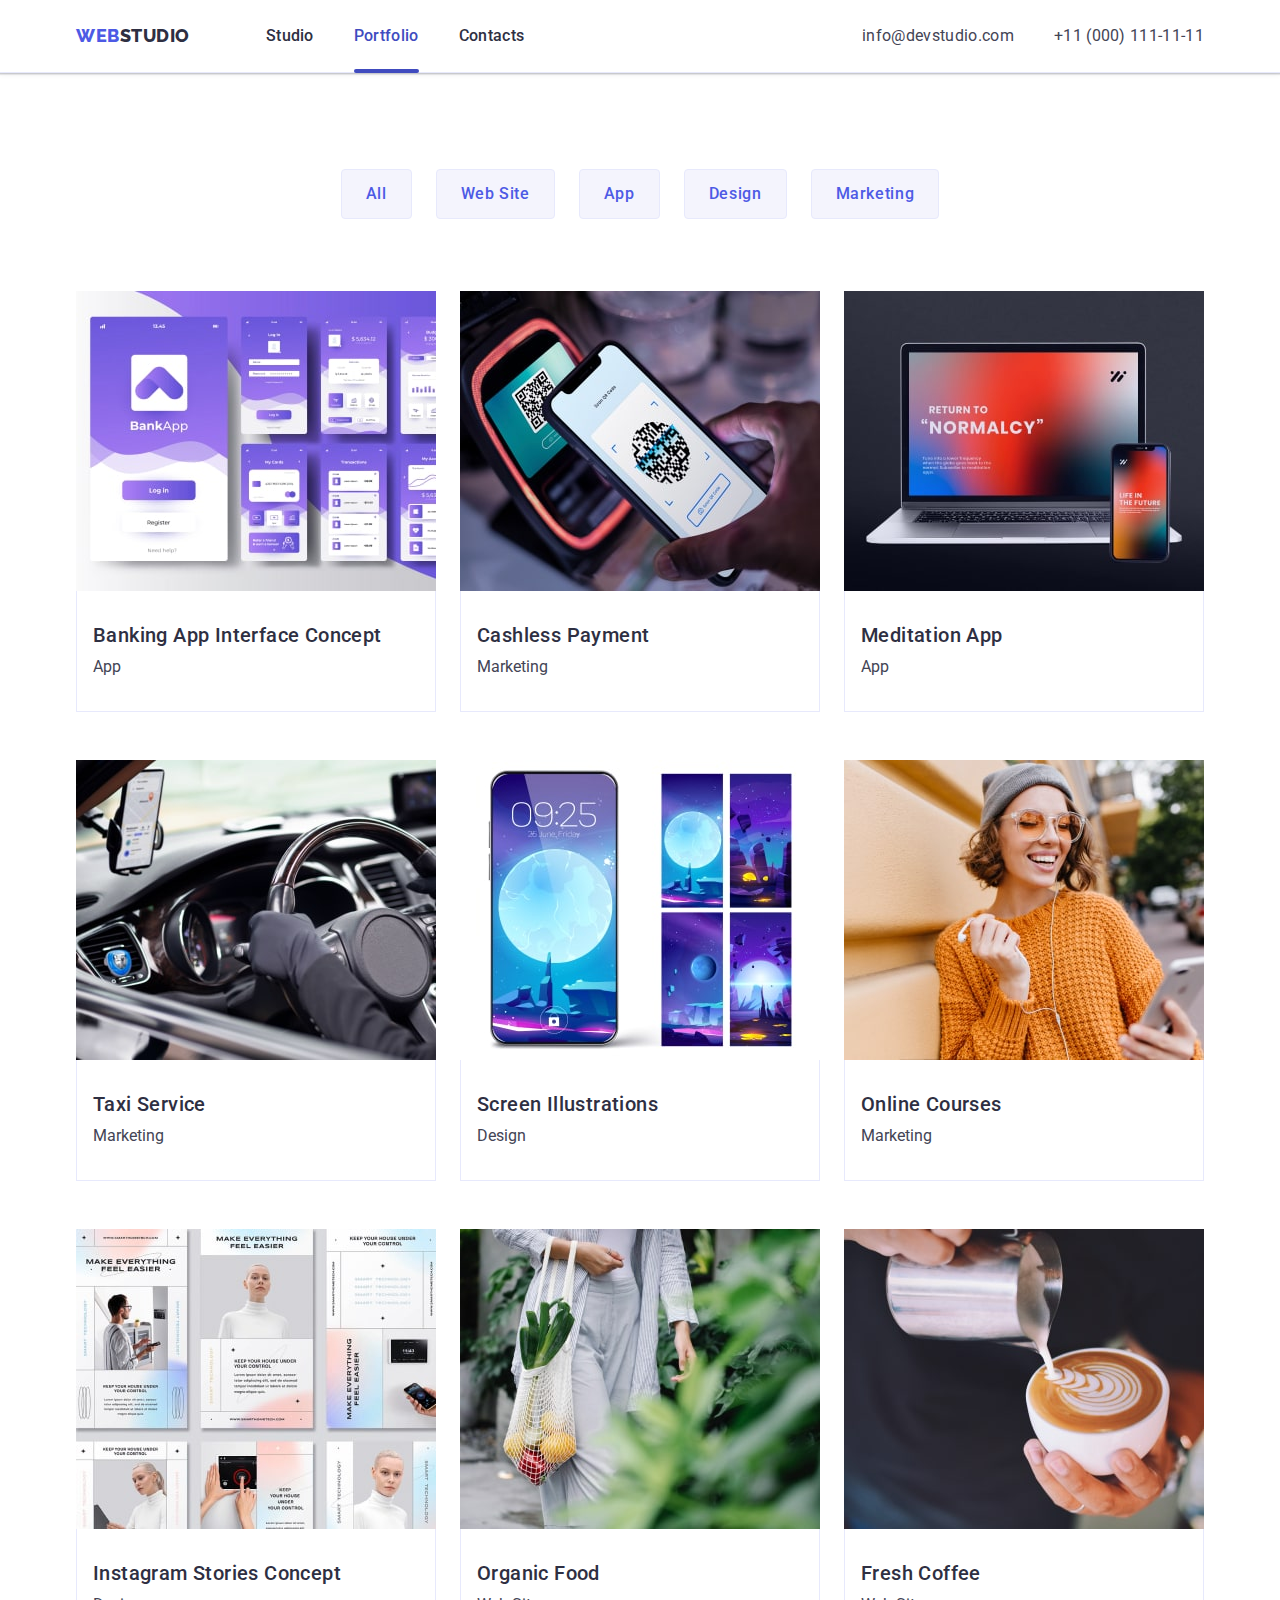
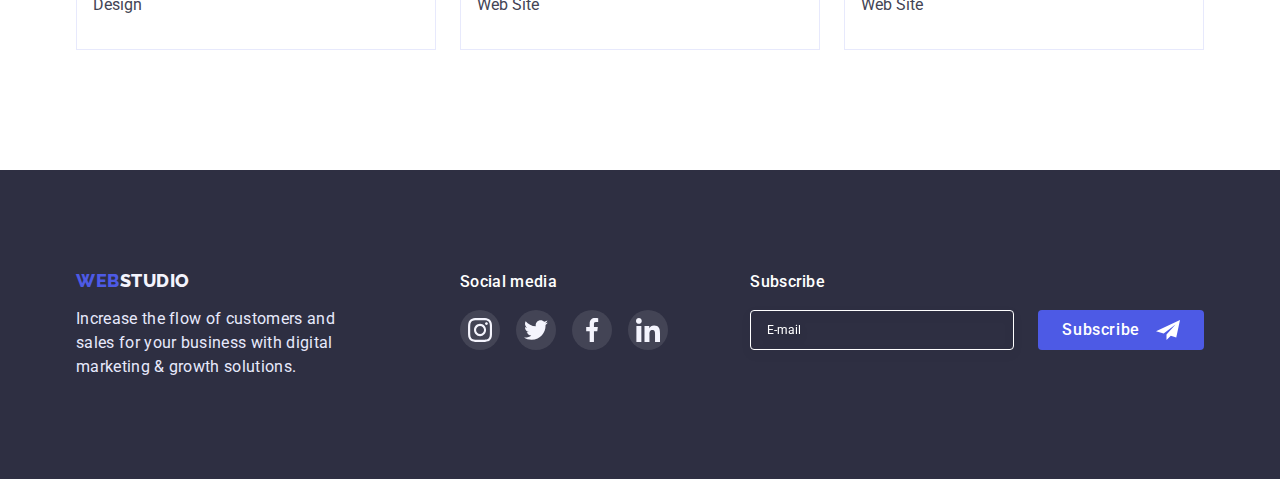
==== portfolio.html @ 7e41265f "Initial commit" ====
<!DOCTYPE html>
<html lang="en">

<head>
    <meta charset="UTF-8">
    <meta http-equiv="X-UA-Compatible" content="IE=edge">
    <meta name="viewport" content="width=device-width, initial-scale=1.0">

    <title>WebStudio</title>

    <link rel="stylesheet"
        href="https://cdnjs.cloudflare.com/ajax/libs/modern-normalize/1.1.0/modern-normalize.min.css">

    <link rel="preconnect" href="https://fonts.googleapis.com">
    <link rel="preconnect" href="https://fonts.gstatic.com" crossorigin>
    <link
        href="https://fonts.googleapis.com/css2?family=Raleway:wght@800&family=Roboto:wght@400;500;700;900&display=swap"
        rel="stylesheet">

    <link rel="stylesheet" href="./css/styles.css">

</head>

<body>

    <header>
        <div class="container page-header">
            <nav class="site-nav">
                <a class="logo link" href="./index.html">
                    <span class="logo-accent">Web</span>Studio</a>

                <ul class="site-nav-list list">
                    <li class="site-nav-item">
                        <a class="site-nav-link link" href="./index.html">Studio</a>
                    </li>
                    <li class="site-nav-item">
                        <a class="site-nav-link link active" href="./portfolio.html">Portfolio</a>
                    </li>
                    <li class="site-nav-item">
                        <a class="site-nav-link link" href="">Contacts</a>
                    </li>
                </ul>
            </nav>

            <address>
                <ul class="contacts-list list">
                    <li class="contacts-list-item">
                        <a class="link" href="mailto:info@devstudio.com">info@devstudio.com</a>
                    </li>
                    <li class="contacts-list-item">
                        <a class="link" href="tel:+110001111111">+11 (000) 111-11-11</a>
                    </li>
                </ul>
            </address>
        </div>
    </header>

    <main>
        <section class="portfolio">
            <div class="container">
                <h1 class="visually-hidden">Portfolio</h1>
                <!-- Filter -->
                <ul class="filter list">
                    <li class="filter-item"><button type="button" class="filter-btn">All</button></li>
                    <li class="filter-item"><button type="button" class="filter-btn">Web site</button></li>
                    <li class="filter-item"><button type="button" class="filter-btn">App</button></li>
                    <li class="filter-item"><button type="button" class="filter-btn">Design</button></li>
                    <li class="filter-item"><button type="button" class="filter-btn">Marketing</button></li>
                </ul>

                <!-- Portfolio -->
                <ul class="portfolio-list list">
                    <li class="project">
                        <a class="project-link link" href="">
                            <div class="img-wrap">
                                <img src="./images/portfolio/img1.jpg" alt="App interface" width="360">
                                <p class="img-text-overlay">14 Stylish and User-Friendly App Design Concepts · Task
                                    Manager App ·
                                    Calorie Tracker
                                    App · Exotic Fruit Ecommerce App ·
                                    Cloud Storage App</p>
                            </div>
                            <div class="project-content">
                                <h2 class="subtitle">Banking app interface concept</h2>
                                <p class="description">App</p>
                            </div>
                        </a>
                    </li>
                    <li class="project">
                        <a class="project-link link" href="">
                            <div class="img-wrap">
                                <img src="./images/portfolio/img2.jpg" alt="Cashless payment" width="360">
                                <p class="img-text-overlay">14 Stylish and User-Friendly App Design Concepts · Task
                                    Manager App ·
                                    Calorie Tracker
                                    App · Exotic Fruit Ecommerce App ·
                                    Cloud Storage App</p>
                            </div>
                            <div class="project-content">
                                <h2 class="subtitle">Cashless payment</h2>
                                <p class="description">Marketing</p>
                            </div>

                        </a>
                    </li>
                    <li class="project">
                        <a class="project-link link" href="">
                            <div class="img-wrap">
                                <img src="./images/portfolio/img3.jpg" alt="Meditation app" width="360">
                                <p class="img-text-overlay">14 Stylish and User-Friendly App Design Concepts · Task
                                    Manager App ·
                                    Calorie Tracker
                                    App · Exotic Fruit Ecommerce App ·
                                    Cloud Storage App</p>
                            </div>
                            <div class="project-content">
                                <h2 class="subtitle">Meditation App</h2>
                                <p class="description">App</p>
                            </div>
                        </a>
                    </li>
                    <li class="project">
                        <a class="project-link link" href="">
                            <div class="img-wrap">
                                <img src="./images/portfolio/img4.jpg" alt="Taxi service" width="360">
                                <p class="img-text-overlay">14 Stylish and User-Friendly App Design Concepts · Task
                                    Manager App ·
                                    Calorie Tracker
                                    App · Exotic Fruit Ecommerce App ·
                                    Cloud Storage App</p>
                            </div>
                            <div class="project-content">
                                <h2 class="subtitle">Taxi service</h2>
                                <p class="description">Marketing</p>
                            </div>
                        </a>
                    </li>
                    <li class="project">
                        <a class="project-link link" href="">
                            <div class="img-wrap">
                                <img src="./images/portfolio/img5.jpg" alt="Screen illustrations" width="360">
                                <p class="img-text-overlay">14 Stylish and User-Friendly App Design Concepts · Task
                                    Manager App ·
                                    Calorie Tracker
                                    App · Exotic Fruit Ecommerce App ·
                                    Cloud Storage App</p>
                            </div>
                            <div class="project-content">
                                <h2 class="subtitle">Screen illustrations</h2>
                                <p class="description">Design</p>
                            </div>
                        </a>
                    </li>
                    <li class="project">
                        <a class="project-link link" href="">
                            <div class="img-wrap">
                                <img src="./images/portfolio/img6.jpg" alt="Online courses" width="360">
                                <p class="img-text-overlay">14 Stylish and User-Friendly App Design Concepts · Task
                                    Manager App ·
                                    Calorie Tracker
                                    App · Exotic Fruit Ecommerce App ·
                                    Cloud Storage App</p>
                            </div>
                            <div class="project-content">
                                <h2 class="subtitle">Online courses</h2>
                                <p class="description">Marketing</p>
                            </div>
                        </a>
                    </li>
                    <li class="project">
                        <a class="project-link link" href="">
                            <div class="img-wrap">
                                <img src="./images/portfolio/img7.jpg" alt="Instagram stories concept" width="360">
                                <p class="img-text-overlay">14 Stylish and User-Friendly App Design Concepts · Task
                                    Manager App ·
                                    Calorie Tracker
                                    App · Exotic Fruit Ecommerce App ·
                                    Cloud Storage App</p>
                            </div>
                            <div class="project-content">
                                <h2 class="subtitle">Instagram stories concept</h2>
                                <p class="description">Design</p>
                            </div>
                        </a>
                    </li>
                    <li class="project">
                        <a class="project-link link" href="">
                            <div class="img-wrap">
                                <img src="./images/portfolio/img8.jpg" alt="Organic food" width="360">
                                <p class="img-text-overlay">14 Stylish and User-Friendly App Design Concepts · Task
                                    Manager App ·
                                    Calorie Tracker
                                    App · Exotic Fruit Ecommerce App ·
                                    Cloud Storage App</p>
                            </div>
                            <div class="project-content">
                                <h2 class="subtitle">Organic food</h2>
                                <p class="description">Web site</p>
                            </div>
                        </a>
                    </li>
                    <li class="project">
                        <a class="project-link link" href="">
                            <div class="img-wrap">
                                <img src="./images/portfolio/img9.jpg" alt="Coffee" width="360">
                                <p class="img-text-overlay">14 Stylish and User-Friendly App Design Concepts · Task
                                    Manager App ·
                                    Calorie Tracker
                                    App · Exotic Fruit Ecommerce App ·
                                    Cloud Storage App</p>
                            </div>
                            <div class="project-content">
                                <h2 class="subtitle">Fresh coffee</h2>
                                <p class="description">Web site</p>
                            </div>
                        </a>
                    </li>
                </ul>
            </div>
        </section>
    </main>

    <footer>
        <div class="container footer-container">
            <div class="logo-slogan">
                <a href="./index.html" class="logo logo-footer link"><span class="logo-accent">Web</span>Studio</a>
                <p class="footer-text">Increase the flow of customers and sales for your business with digital marketing
                    &
                    growth solutions.</p>
            </div>
            <div class="social-media">
                <p class="social-media-subtitle subtitle">Social media</p>
                <ul class="footer-social-list list">
                    <li class="footer-social-item">
                        <a href="" class="footer-social-link link">
                            <svg class="social-icon" width="24" height="24">
                                <use href="./images/icons.svg#icon-instagram"></use>
                            </svg>
                        </a>
                    </li>
                    <li class="footer-social-item">
                        <a href="" class="footer-social-link link">
                            <svg class="social-icon" width="24" height="24">
                                <use href="./images/icons.svg#icon-twitter"></use>
                            </svg>
                        </a>
                    </li>
                    <li class="footer-social-item">
                        <a href="" class="footer-social-link link">
                            <svg class="social-icon" width="24" height="24">
                                <use href="./images/icons.svg#icon-facebook"></use>
                            </svg>
                        </a>
                    </li>
                    <li class="footer-social-item">
                        <a href="" class="footer-social-link link">
                            <svg class="social-icon" width="24" height="24">
                                <use href="./images/icons.svg#icon-linkedin"></use>
                            </svg>
                        </a>
                    </li>
                </ul>
            </div>

            <div class="subscribe-field">
                <p class="social-media-subtitle subtitle">Subscribe</p>

                <form class="subscribe-form">

                    <input type="email" name="subscribe-email" id="subscribe-field" placeholder="E-mail"
                        class="subscribe-input" required>

                    <button type="submit" class="subscribe-btn order-btn">
                        <span class="name-btn">Subscribe</span>
                        <svg class="subscribe-icon" width="24" height="24">
                            <use href="./images/icons.svg#icon-plane"></use>
                        </svg>
                    </button>
                </form>
            </div>

        </div>
    </footer>

</body>

</html>
---- css/styles.css ----
:root {
  --primary-brand: #4d5ae5;
  --pressed-state: #404bbf;
  --dark: #2e2f42;
  --success: #31d0aa;
  --text: #434455;
  --subtitle-text: #8e8f99;
  --accent: #e7e9fc;
  --light: #f4f4fd;
  --modal-overlay: rgba(46, 47, 66, 0.4);
  --modal-form: rgba(46, 47, 66, 0.2);
  --modal-bg: #fcfcfc;
  --hero-background: rgba(46, 47, 66, 0.7);
  --main-background: #ffffff;
  --footer-social: rgba(255, 255, 255, 0.1);
  --light-text: #ffffff;
}

img {
  display: block;
  width: 100%;
  height: auto;
}

body {
  margin: 0;

  background-color: var(--main-background);
  color: var(--text);
  font-family: "Roboto", sans-serif;
  font-weight: 400;
  font-size: 16px;
  line-height: 1.5;
}

.container {
  width: 1158px;
  margin: 0 auto;
  padding: 0 15px;
}

.list {
  margin: 0;
  padding: 0;

  list-style: none;
}

.link {
  text-decoration: none;
}

.section-title {
  margin-top: 0;
  margin-bottom: 72px;

  font-weight: 700;
  font-size: 36px;
  line-height: 1.11;
  text-align: center;
  text-transform: capitalize;
  letter-spacing: 0.02em;
}

.subtitle {
  margin-top: 0;
  margin-bottom: 8px;

  color: var(--dark);
  font-weight: 500;
  font-size: 20px;
  line-height: 1.2;
  letter-spacing: 0.02em;
  text-transform: capitalize;
}

.description {
  margin-top: 0;
  margin-bottom: 0;

  color: var(--text);
  text-transform: capitalize;
}

.visually-hidden {
  position: absolute;
  width: 1px;
  height: 1px;
  margin: -1px;
  border: 0;
  padding: 0;

  white-space: nowrap;
  clip-path: inset(100%);
  clip: rect(0 0 0 0);
  overflow: hidden;
}

.form {
  font-size: 12px;
  line-height: 1.17;
  letter-spacing: 0.04em;
  color: var(--dark);

  border: 1px solid var(--modal-form);
  border-radius: 4px;
  outline: transparent;
}
/*-------------------- Header ----------------------*/
header {
  border-bottom: 1px solid var(--accent);
  box-shadow: 0px 2px 1px rgba(46, 47, 66, 0.08),
    0px 1px 1px rgba(46, 47, 66, 0.16), 0px 1px 6px rgba(46, 47, 66, 0.08);
}

.page-header {
  display: flex;
  align-items: center;
}

.site-nav {
  display: flex;
  align-items: center;
}

.logo {
  display: block;
  margin-right: 76px;

  color: var(--dark);
  font-family: "Raleway", sans-serif;
  font-weight: 800;
  font-size: 18px;
  line-height: 1.33;
  letter-spacing: 0.03em;
  text-transform: uppercase;
}

.logo-accent {
  color: var(--primary-brand);
}

.site-nav-list {
  display: flex;
  gap: 40px;
}

.site-nav-link {
  position: relative;
  display: block;
  padding-top: 24px;
  padding-bottom: 24px;

  color: var(--dark);
  font-weight: 500;
  letter-spacing: 0.02em;

  transition: color 250ms cubic-bezier(0.4, 0, 0.2, 1);
}

.site-nav-link:hover,
.site-nav-link:focus,
.site-nav-link.active {
  color: var(--pressed-state);
}

.site-nav-link.active::after {
  content: "";
  position: absolute;
  left: 0;
  bottom: -1px;
  width: 100%;
  height: 4px;

  background-color: var(--pressed-state);
  border-radius: 2px;
}

address {
  margin-left: auto;
}

.contacts-list {
  display: flex;
  gap: 40px;
}

.contacts-list .link {
  color: var(--text);
  font-style: normal;
  font-weight: 400;
  font-size: 16px;
  line-height: 1.5;
  letter-spacing: 0.02em;

  transition: color 250ms cubic-bezier(0.4, 0, 0.2, 1);
}

.contacts-list .link:hover,
.contacts-list .link:focus {
  color: var(--pressed-state);
}

/*----------------- Hero section -------------------*/
.hero-section {
  padding: 188px 0;
  margin-left: auto;
  margin-right: auto;
  text-align: center;
  background-image: linear-gradient(
      var(--hero-background),
      var(--hero-background)
    ),
    url(../images/people-office.jpg);
  background-repeat: no-repeat;
  background-position: center;
  max-width: 1440px;
  background-size: cover;
}

.hero-title {
  margin: 0 auto 48px;
  max-width: 496px;

  color: var(--light-text);
  font-weight: 700;
  font-size: 56px;
  line-height: 1.07;
  letter-spacing: 0.02em;
}

.order-btn {
  padding: 16px 32px;
  min-width: 169px;
  border-radius: 4px;
  border: none;

  background-color: var(--primary-brand);
  color: var(--light-text);
  font-family: inherit;
  font-style: normal;
  font-weight: 500;
  font-size: 16px;
  line-height: 1.5;
  letter-spacing: 0.04em;
  text-align: center;

  cursor: pointer;

  transition: background-color 250ms cubic-bezier(0.4, 0, 0.2, 1);
}

.order-btn:hover,
.order-btn:focus {
  background-color: var(--pressed-state);
}

/*--------- Features ----------*/
.features {
  padding-top: 120px;
  padding-bottom: 60px;
}

.feature-list {
  display: flex;
  gap: 24px;
}

.feature-list-item {
  width: calc((100%-72px) / 4);
}

.feature-list-item::before {
  display: block;
  content: "";
  margin-bottom: 8px;
  height: 112px;
  border-radius: 4px;

  background-repeat: no-repeat;
  background-position: center;
  background-color: var(--light);
}

.icon-antenna::before {
  background-image: url(../images/svg/antenna.svg);
}

.icon-clock::before {
  background-image: url(../images/svg/clock.svg);
}

.icon-diagram::before {
  background-image: url(../images/svg/diagram.svg);
}

.icon-astronaut::before {
  background-image: url(../images/svg/astronaut.svg);
}

.feature-description {
  margin-top: 0;
  margin-bottom: 0;
}
/*--------- Works ----------*/
.works {
  padding-top: 60px;
  padding-bottom: 120px;
}

.works-list {
  display: flex;
  gap: 24px;
}

.works-list-item {
  width: calc((100%-48px) / 3);
}

/*--------- Team section ----------*/
.team-section {
  padding-top: 120px;
  padding-bottom: 120px;

  background-color: var(--light);
}

.team-list {
  display: flex;
  gap: 24px;
}

.team-item {
  width: calc((100%-72px) / 4);
  border-radius: 0px 0px 4px 4px;
  box-shadow: 0px 1px 6px rgba(46, 47, 66, 0.08),
    0px 1px 1px rgba(46, 47, 66, 0.16), 0px 2px 1px rgba(46, 47, 66, 0.08);
}
.team-item-content {
  padding: 32px 0;
  max-width: 264px;
  border-radius: 0px 0px 4px 4px;

  background-color: var(--main-background);
  text-align: center;
}

.team-item-description {
  margin-bottom: 8px;
}

.team-social-list {
  display: flex;
  justify-content: center;
  gap: 24px;
}

.team-social-item {
  width: 40px;
  height: 40px;
}
.team-social-link {
  display: flex;
  justify-content: center;
  align-items: center;
  width: 100%;
  height: 100%;
  border-radius: 50%;

  background-color: var(--primary-brand);

  transition: background-color 250ms cubic-bezier(0.4, 0, 0.2, 1);
}

.team-social-link:is(:hover, :focus) {
  background-color: var(--pressed-state);
}

.social-icon {
}

/*--------- Customers section ----------*/
.customers {
  padding-top: 130px;
  padding-bottom: 120px;
}

.customers-list {
  display: flex;
  justify-content: center;
  gap: 24px;
}

.customers-item {
  width: 168px;
  height: 88px;
}

.customer-link {
  display: flex;
  justify-content: center;
  align-items: center;
  width: 100%;
  height: 100%;
  border: 1px solid var(--subtitle-text);
  border-radius: 4px;

  color: var(--subtitle-text);

  transition: color 250ms cubic-bezier(0.4, 0, 0.2, 1),
    border-color 250ms cubic-bezier(0.4, 0, 0.2, 1);
}

.customer-link:is(:hover, :focus) {
  border: 1px solid var(--pressed-state);
  color: var(--pressed-state);
}

.customer-icon {
  fill: currentColor;

  transition: fill 250ms cubic-bezier(0.4, 0, 0.2, 1);
}
/*--------------------- Footer ---------------------*/
footer {
  padding-top: 100px;
  padding-bottom: 100px;

  background-color: var(--dark);
  color: var(--accent);
  letter-spacing: 0.02em;
}

.footer-container {
  display: flex;
}

.logo-slogan {
  margin-right: 120px;
}

.logo-footer {
  display: block;
  margin-bottom: 16px;

  color: var(--light);
  line-height: 1.17;
  letter-spacing: 0.03em;
}

.footer-text {
  margin-top: 0;
  margin-bottom: 0;
  width: 264px;
}

.social-media-subtitle {
  margin-bottom: 16px;

  color: var(--light-text);
  font-size: 16px;
  line-height: 1.5;
  text-transform: none;
}

.footer-social-list {
  display: flex;
  justify-content: center;
  gap: 16px;
}

.footer-social-item {
  width: 40px;
  height: 40px;
}
.footer-social-link {
  display: flex;
  justify-content: center;
  align-items: center;
  width: 100%;
  height: 100%;
  border-radius: 50%;

  background-color: var(--footer-social);

  transition: background-color 250ms cubic-bezier(0.4, 0, 0.2, 1);
}

.footer-social-link:is(:hover, :focus) {
  background-color: var(--success);
}

.subscribe-field {
  margin-left: auto;
}

.subscribe-form {
  display: flex;
  gap: 24px;
}

.subscribe-input {
  width: 264px;
  height: 40px;
  padding: 8px 16px;

  border: 1px solid var(--main-background);
  filter: drop-shadow(0px 4px 4px rgba(0, 0, 0, 0.15));
  border-radius: 4px;
  background-color: inherit;
  color: var(--light-text);
  font-size: 12px;
  line-height: 2;
}

.subscribe-input::placeholder {
  color: var(--light-text);
}

.subscribe-btn {
  display: flex;
  justify-content: center;
  align-items: center;
  gap: 16px;
  padding: 8px 24px;
  min-width: 165px;
}

.subscribe-icon {
  fill: var(--main-background);
}
/*-------------------------- Portfolio page --------------------------*/
.portfolio {
  padding-top: 96px;
  padding-bottom: 120px;
}

.filter {
  display: flex;
  margin-bottom: 72px;
  justify-content: center;
  gap: 24px;
}

.filter-btn {
  padding: 12px 24px;
  border: 1px solid var(--accent);
  border-radius: 4px;

  background-color: var(--light);
  color: var(--primary-brand);
  font-family: inherit;
  font-style: normal;
  font-weight: 500;
  font-size: 16px;
  line-height: 1.5;
  letter-spacing: 0.04em;
  text-transform: capitalize;

  cursor: pointer;

  transition: background-color 250ms cubic-bezier(0.4, 0, 0.2, 1),
    color 250ms cubic-bezier(0.4, 0, 0.2, 1),
    border-color 250ms cubic-bezier(0.4, 0, 0.2, 1),
    box-shadow 250ms cubic-bezier(0.4, 0, 0.2, 1);
}

.filter-btn:hover,
.filter-btn:focus {
  box-shadow: 0px 3px 1px rgba(0, 0, 0, 0.1), 0px 2px 1px rgba(0, 0, 0, 0.08),
    0px 2px 2px rgba(0, 0, 0, 0.12);
  border-color: transparent;
  background-color: var(--pressed-state);
  color: var(--light-text);
}

.portfolio-list {
  display: flex;
  column-gap: 24px;
  row-gap: 48px;
  flex-wrap: wrap;
}

.project {
  width: calc((100% - 48px) / 3);
}

.project-link {
  display: block;
  transition: box-shadow 250ms cubic-bezier(0.4, 0, 0.2, 1);
}

.project-link:hover,
.project-link:focus {
  box-shadow: 0px 1px 6px rgba(46, 47, 66, 0.08),
    0px 1px 1px rgba(46, 47, 66, 0.16), 0px 2px 1px rgba(46, 47, 66, 0.08);
}

.img-wrap {
  position: relative;
  overflow: hidden;
}

.img-text-overlay {
  position: absolute;
  top: 0;
  left: 0;
  width: 100%;
  height: 100%;
  padding: 40px 32px 0;
  margin-top: 0;
  margin-bottom: 0;
  letter-spacing: 0.02em;
  color: var(--light);
  background-color: var(--primary-brand);

  overflow: auto;
  transform: translateY(100%);
  transition: transform 250ms cubic-bezier(0.4, 0, 0.2, 1);
}

.project-link:is(:hover, :focus) .img-text-overlay {
  transform: translateY(0);
}

.project-content {
  padding: 32px 0 32px 16px;
  border-left: 1px solid var(--accent);
  border-bottom: 1px solid var(--accent);
  border-right: 1px solid var(--accent);

  background-color: var(--main-background);
}

/*---------------- Modal -----------------*/
.backdrop {
  position: fixed;
  top: 0;
  left: 0;
  width: 100%;
  height: 100%;

  background-color: var(--modal-overlay);

  transition: opacity 250ms cubic-bezier(0.4, 0, 0.2, 1);
}

.modal {
  position: absolute;
  top: 50%;
  left: 50%;
  transform: translate(-50%, -50%) scale(1);
  width: 408px;
  min-height: 576px;
  padding: 24px;

  background: var(--modal-bg);
  box-shadow: 0px 1px 1px rgba(0, 0, 0, 0.14), 0px 1px 3px rgba(0, 0, 0, 0.12),
    0px 2px 1px rgba(0, 0, 0, 0.2);
  border-radius: 4px;

  transition: transform 250ms cubic-bezier(0.4, 0, 0.2, 1);
}

.close-btn {
  display: flex;
  justify-content: center;
  align-items: center;
  width: 24px;
  height: 24px;
  margin-left: auto;
  margin-bottom: 24px;
  padding: 0;

  background-color: var(--accent);
  border: 1px solid rgba(0, 0, 0, 0.1);
  border-radius: 50%;

  cursor: pointer;

  transition: background-color 250ms cubic-bezier(0.4, 0, 0.2, 1),
    border-color 250ms cubic-bezier(0.4, 0, 0.2, 1),
    fill 250ms cubic-bezier(0.4, 0, 0.2, 1);
}

.close-btn:is(:hover, :focus) {
  background-color: var(--pressed-state);
  border-color: transparent;
  fill: var(--main-background);
}

.is-hidden {
  opacity: 0;
  visibility: hidden;
  pointer-events: none;
}

.backdrop.is-hidden .modal {
  transform: translate(-50%, -50%) scale(0);
}

/*------------------------ Modal-form -------------------------*/
.modal-form-title {
  margin-top: 0;
  margin-bottom: 16px;

  font-weight: 500;
  font-size: 16px;
  line-height: 1.5;
  text-align: center;
  letter-spacing: 0.02em;
  color: var(--dark);
}

.modal-form {
  display: flex;
  flex-direction: column;
}

.form-group {
  margin-bottom: 8px;
}

.comment-field {
  margin-bottom: 16px;
}

.form-label {
  margin-bottom: 4px;

  font-size: 12px;
  line-height: 1.17;
  letter-spacing: 0.04em;
  color: var(--subtitle-text);
}

.form-field-group {
  position: relative;
}

.form-field {
  width: 100%;
  height: 40px;
  padding: 8px 16px;
  padding-left: 38px;

  transition: border-color 250ms cubic-bezier(0.4, 0, 0.2, 1);
}

.form-field:is(:hover, :focus) {
  border-color: var(--primary-brand);
}

.form-field:is(:hover, :focus) + .form-icon {
  fill: var(--primary-brand);
}

.form-icon {
  position: absolute;
  top: 50%;
  left: 16px;
  transform: translateY(-50%);

  transition: fill 250ms cubic-bezier(0.4, 0, 0.2, 1);
}

.form-textarea {
  display: block;
  width: 100%;
  height: 120px;
  resize: none;
  padding: 8px 16px;

  transition: border-color 250ms cubic-bezier(0.4, 0, 0.2, 1);
}

.form-textarea:is(:hover, :focus) {
  border-color: var(--primary-brand);
}

.form-textarea::placeholder {
  color: var(--modal-overlay);
}

.checkbox-group {
  display: flex;
  gap: 8px;
  align-items: center;
  margin-bottom: 24px;
}

.checkbox-label {
  display: flex;
  gap: 8px;
}

.checkbox-custom {
  display: flex;
  align-items: center;
  justify-content: center;
  width: 16px;
  height: 16px;

  border: 1px solid var(--dark);
  border-radius: 2px;

  transition: border-color 250ms cubic-bezier(0.4, 0, 0.2, 1),
    background-color 250ms cubic-bezier(0.4, 0, 0.2, 1);
}

.checkbox-input:checked + .checkbox-custom {
  border-color: var(--primary-brand);
  background-color: var(--primary-brand);
}

.checkbox-icon {
  fill: none;
}

.checkbox-input:checked + .checkbox-custom > .checkbox-icon {
  fill: var(--light);
}

.checkbox:checked + .checkbox-input {
  background-color: var(--primary-brand);
  background-image: url(../images/svg/form/click.svg);
  background-repeat: no-repeat;
  background-position: center;
  border: none;
}

.checkbox-text {
  font-size: 12px;
  line-height: 1.17;
  letter-spacing: 0.04em;
  color: var(--subtitle-text);
}

.policy-link {
  line-height: 1.33;
  color: var(--primary-brand);
}

.send-btn {
  margin: 0 auto;
}
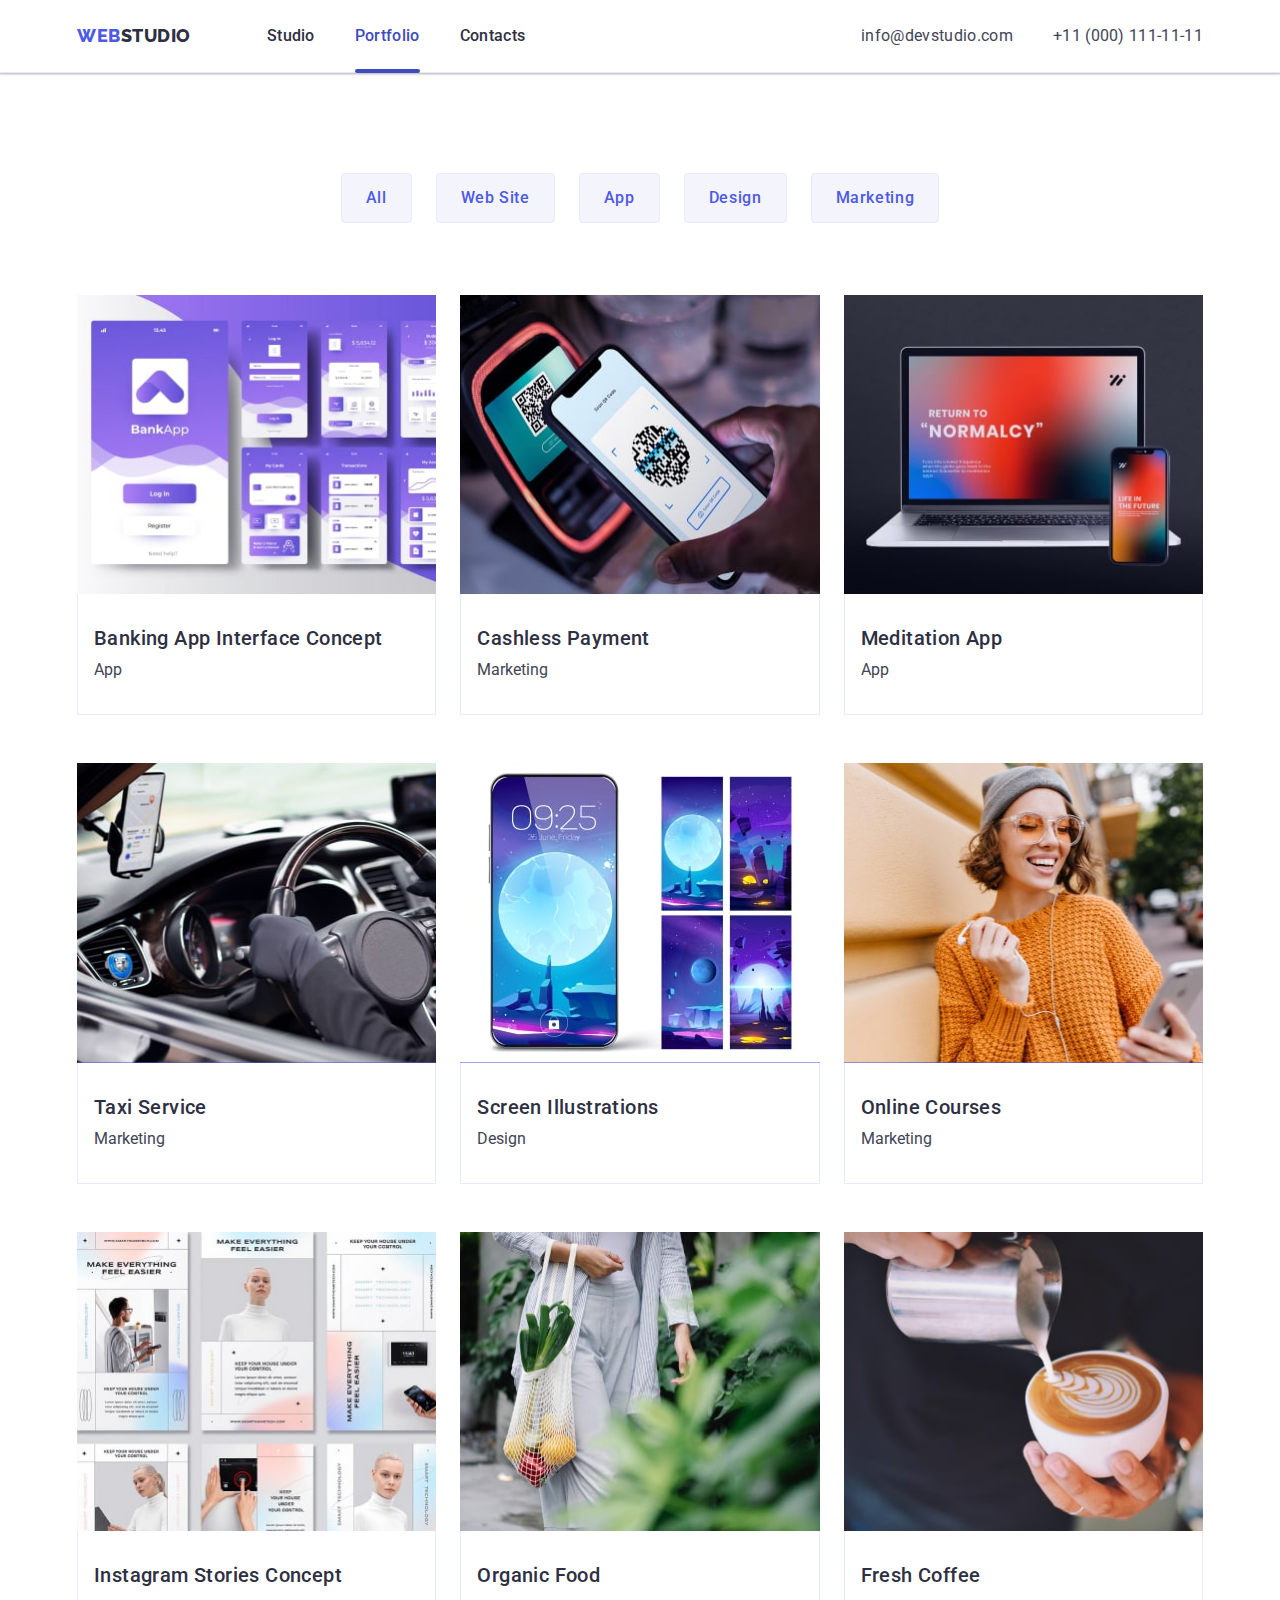
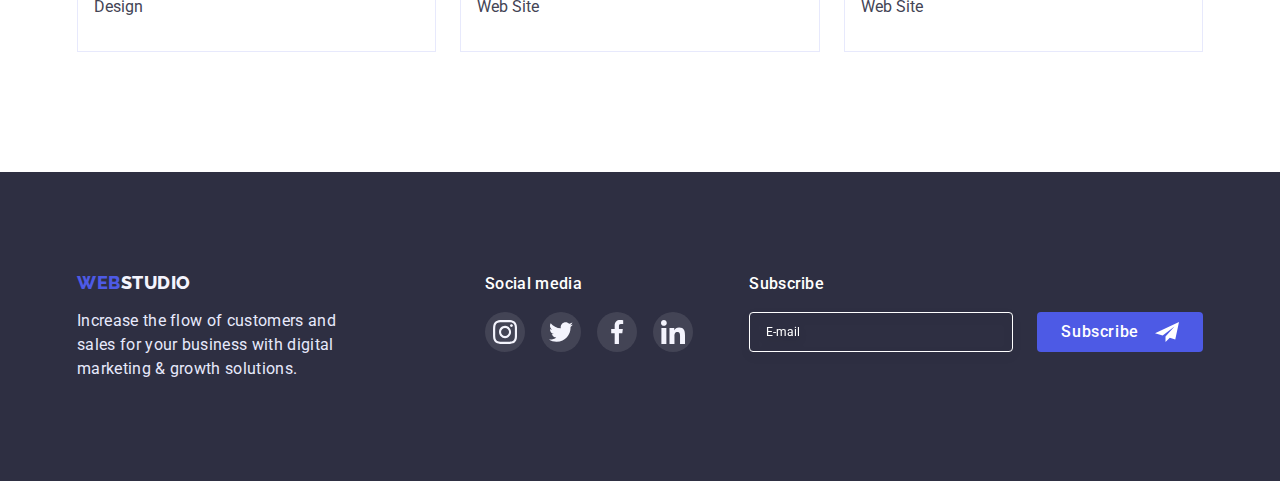
==== commit c40d6e7d: "portfolio done" ====
--- a/portfolio.html
+++ b/portfolio.html
@@ -18,6 +18,9 @@
         rel="stylesheet">
 
     <link rel="stylesheet" href="./css/styles.css">
+    <link rel="stylesheet" href="./css/mobile.css">
+    <link rel="stylesheet" href="./css/tablet.css">
+    <link rel="stylesheet" href="./css/desktop.css">
 
 </head>
 
@@ -73,7 +76,19 @@
                     <li class="project">
                         <a class="project-link link" href="">
                             <div class="img-wrap">
-                                <img src="./images/portfolio/img1.jpg" alt="App interface" width="360">
+                                <picture>
+                                    <source media="(min-width: 1200px)"
+                                        srcset="./images/portfolio/desktop/img1.jpg 1x, ./images/portfolio/desktop/img1@2x.jpg 2x">
+
+                                    <source media="(min-width: 768px)"
+                                        srcset="./images/portfolio/tablet/img1.jpg 1x, ./images/portfolio/tablet/img1@2x.jpg 2x">
+
+                                    <source media="(max-width: 767px)"
+                                        srcset="./images/portfolio/mobile/img1.jpg 1x, ./images/portfolio/mobile/img1@2x.jpg 2x">
+
+                                    <img src="./images/portfolio/mobile/img1.jpg" alt="App interface" width="360">
+                                </picture>
+
                                 <p class="img-text-overlay">14 Stylish and User-Friendly App Design Concepts · Task
                                     Manager App ·
                                     Calorie Tracker
@@ -89,7 +104,19 @@
                     <li class="project">
                         <a class="project-link link" href="">
                             <div class="img-wrap">
-                                <img src="./images/portfolio/img2.jpg" alt="Cashless payment" width="360">
+                                <picture>
+                                    <source media="(min-width: 1200px)"
+                                        srcset="./images/portfolio/desktop/img2.jpg 1x, ./images/portfolio/desktop/img2@2x.jpg 2x">
+
+                                    <source media="(min-width: 768px)"
+                                        srcset="./images/portfolio/tablet/img2.jpg 1x, ./images/portfolio/tablet/img2@2x.jpg 2x">
+
+                                    <source media="(max-width: 767px)"
+                                        srcset="./images/portfolio/mobile/img2.jpg 1x, ./images/portfolio/mobile/img2@2x.jpg 2x">
+
+                                    <img src="./images/portfolio/mobile/img2.jpg" alt="Cashless payment" width="360">
+                                </picture>
+
                                 <p class="img-text-overlay">14 Stylish and User-Friendly App Design Concepts · Task
                                     Manager App ·
                                     Calorie Tracker
@@ -106,7 +133,19 @@
                     <li class="project">
                         <a class="project-link link" href="">
                             <div class="img-wrap">
-                                <img src="./images/portfolio/img3.jpg" alt="Meditation app" width="360">
+                                <picture>
+                                    <source media="(min-width: 1200px)"
+                                        srcset="./images/portfolio/desktop/img3.jpg 1x, ./images/portfolio/desktop/img3@2x.jpg 2x">
+
+                                    <source media="(min-width: 768px)"
+                                        srcset="./images/portfolio/tablet/img3.jpg 1x, ./images/portfolio/tablet/img3@2x.jpg 2x">
+
+                                    <source media="(max-width: 767px)"
+                                        srcset="./images/portfolio/mobile/img3.jpg 1x, ./images/portfolio/mobile/img3@2x.jpg 2x">
+
+                                    <img src="./images/portfolio/mobile/img3.jpg" alt="Meditation app" width="360">
+                                </picture>
+
                                 <p class="img-text-overlay">14 Stylish and User-Friendly App Design Concepts · Task
                                     Manager App ·
                                     Calorie Tracker
@@ -122,7 +161,19 @@
                     <li class="project">
                         <a class="project-link link" href="">
                             <div class="img-wrap">
-                                <img src="./images/portfolio/img4.jpg" alt="Taxi service" width="360">
+                                <picture>
+                                    <source media="(min-width: 1200px)"
+                                        srcset="./images/portfolio/desktop/img4.jpg 1x, ./images/portfolio/desktop/img4@2x.jpg 2x">
+
+                                    <source media="(min-width: 768px)"
+                                        srcset="./images/portfolio/tablet/img4.jpg 1x, ./images/portfolio/tablet/img4@2x.jpg 2x">
+
+                                    <source media="(max-width: 767px)"
+                                        srcset="./images/portfolio/mobile/img4.jpg 1x, ./images/portfolio/mobile/img4@2x.jpg 2x">
+
+                                    <img src="./images/portfolio/mobile/img4.jpg" alt="Taxi service" width="360">
+                                </picture>
+
                                 <p class="img-text-overlay">14 Stylish and User-Friendly App Design Concepts · Task
                                     Manager App ·
                                     Calorie Tracker
@@ -138,7 +189,20 @@
                     <li class="project">
                         <a class="project-link link" href="">
                             <div class="img-wrap">
-                                <img src="./images/portfolio/img5.jpg" alt="Screen illustrations" width="360">
+                                <picture>
+                                    <source media="(min-width: 1200px)"
+                                        srcset="./images/portfolio/desktop/img5.jpg 1x, ./images/portfolio/desktop/img5@2x.jpg 2x">
+
+                                    <source media="(min-width: 768px)"
+                                        srcset="./images/portfolio/tablet/img5.jpg 1x, ./images/portfolio/tablet/img5@2x.jpg 2x">
+
+                                    <source media="(max-width: 767px)"
+                                        srcset="./images/portfolio/mobile/img5.jpg 1x, ./images/portfolio/mobile/img5@2x.jpg 2x">
+
+                                    <img src="./images/portfolio/mobile/img5.jpg" alt="Screen illustrations"
+                                        width="360">
+                                </picture>
+
                                 <p class="img-text-overlay">14 Stylish and User-Friendly App Design Concepts · Task
                                     Manager App ·
                                     Calorie Tracker
@@ -154,7 +218,19 @@
                     <li class="project">
                         <a class="project-link link" href="">
                             <div class="img-wrap">
-                                <img src="./images/portfolio/img6.jpg" alt="Online courses" width="360">
+                                <picture>
+                                    <source media="(min-width: 1200px)"
+                                        srcset="./images/portfolio/desktop/img6.jpg 1x, ./images/portfolio/desktop/img6@2x.jpg 2x">
+
+                                    <source media="(min-width: 768px)"
+                                        srcset="./images/portfolio/tablet/img6.jpg 1x, ./images/portfolio/tablet/img6@2x.jpg 2x">
+
+                                    <source media="(max-width: 767px)"
+                                        srcset="./images/portfolio/mobile/img6.jpg 1x, ./images/portfolio/mobile/img6@2x.jpg 2x">
+
+                                    <img src="./images/portfolio/mobile/img6.jpg" alt="Online courses" width="360">
+                                </picture>
+
                                 <p class="img-text-overlay">14 Stylish and User-Friendly App Design Concepts · Task
                                     Manager App ·
                                     Calorie Tracker
@@ -170,7 +246,20 @@
                     <li class="project">
                         <a class="project-link link" href="">
                             <div class="img-wrap">
-                                <img src="./images/portfolio/img7.jpg" alt="Instagram stories concept" width="360">
+                                <picture>
+                                    <source media="(min-width: 1200px)"
+                                        srcset="./images/portfolio/desktop/img7.jpg 1x, ./images/portfolio/desktop/img7@2x.jpg 2x">
+
+                                    <source media="(min-width: 768px)"
+                                        srcset="./images/portfolio/tablet/img7.jpg 1x, ./images/portfolio/tablet/img7@2x.jpg 2x">
+
+                                    <source media="(max-width: 767px)"
+                                        srcset="./images/portfolio/mobile/img7.jpg 1x, ./images/portfolio/mobile/img7@2x.jpg 2x">
+
+                                    <img src="./images/portfolio/mobile/img7.jpg" alt="Instagram stories concept"
+                                        width="360">
+                                </picture>
+
                                 <p class="img-text-overlay">14 Stylish and User-Friendly App Design Concepts · Task
                                     Manager App ·
                                     Calorie Tracker
@@ -186,7 +275,19 @@
                     <li class="project">
                         <a class="project-link link" href="">
                             <div class="img-wrap">
-                                <img src="./images/portfolio/img8.jpg" alt="Organic food" width="360">
+                                <picture>
+                                    <source media="(min-width: 1200px)"
+                                        srcset="./images/portfolio/desktop/img8.jpg 1x, ./images/portfolio/desktop/img8@2x.jpg 2x">
+
+                                    <source media="(min-width: 768px)"
+                                        srcset="./images/portfolio/tablet/img8.jpg 1x, ./images/portfolio/tablet/img8@2x.jpg 2x">
+
+                                    <source media="(max-width: 767px)"
+                                        srcset="./images/portfolio/mobile/img8.jpg 1x, ./images/portfolio/mobile/img8@2x.jpg 2x">
+
+                                    <img src="./images/portfolio/mobile/img8.jpg" alt="Organic food" width="360">
+                                </picture>
+
                                 <p class="img-text-overlay">14 Stylish and User-Friendly App Design Concepts · Task
                                     Manager App ·
                                     Calorie Tracker
@@ -202,7 +303,19 @@
                     <li class="project">
                         <a class="project-link link" href="">
                             <div class="img-wrap">
-                                <img src="./images/portfolio/img9.jpg" alt="Coffee" width="360">
+                                <picture>
+                                    <source media="(min-width: 1200px)"
+                                        srcset="./images/portfolio/desktop/img9.jpg 1x, ./images/portfolio/desktop/img9@2x.jpg 2x">
+
+                                    <source media="(min-width: 768px)"
+                                        srcset="./images/portfolio/tablet/img9.jpg 1x, ./images/portfolio/tablet/img9@2x.jpg 2x">
+
+                                    <source media="(max-width: 767px)"
+                                        srcset="./images/portfolio/mobile/img9.jpg 1x, ./images/portfolio/mobile/img9@2x.jpg 2x">
+
+                                    <img src="./images/portfolio/mobile/img9.jpg" alt="Coffee" width="360">
+                                </picture>
+
                                 <p class="img-text-overlay">14 Stylish and User-Friendly App Design Concepts · Task
                                     Manager App ·
                                     Calorie Tracker
--- a/css/styles.css
+++ b/css/styles.css
@@ -34,9 +34,10 @@
 }
 
 .container {
-  width: 1158px;
+  width: 100%;
+
   margin: 0 auto;
-  padding: 0 15px;
+  padding: 0 16px;
 }
 
 .list {
@@ -112,20 +113,13 @@
   box-shadow: 0px 2px 1px rgba(46, 47, 66, 0.08),
     0px 1px 1px rgba(46, 47, 66, 0.16), 0px 1px 6px rgba(46, 47, 66, 0.08);
 }
-
 .page-header {
-  display: flex;
-  align-items: center;
-}
-
-.site-nav {
-  display: flex;
-  align-items: center;
+  padding-top: 24px;
+  padding-bottom: 22px;
 }
 
 .logo {
   display: block;
-  margin-right: 76px;
 
   color: var(--dark);
   font-family: "Raleway", sans-serif;
@@ -141,69 +135,16 @@
 }
 
 .site-nav-list {
-  display: flex;
-  gap: 40px;
-}
-
-.site-nav-link {
-  position: relative;
-  display: block;
-  padding-top: 24px;
-  padding-bottom: 24px;
-
-  color: var(--dark);
-  font-weight: 500;
-  letter-spacing: 0.02em;
-
-  transition: color 250ms cubic-bezier(0.4, 0, 0.2, 1);
-}
-
-.site-nav-link:hover,
-.site-nav-link:focus,
-.site-nav-link.active {
-  color: var(--pressed-state);
-}
-
-.site-nav-link.active::after {
-  content: "";
-  position: absolute;
-  left: 0;
-  bottom: -1px;
-  width: 100%;
-  height: 4px;
-
-  background-color: var(--pressed-state);
-  border-radius: 2px;
-}
-
-address {
-  margin-left: auto;
+  display: none;
 }
 
 .contacts-list {
-  display: flex;
-  gap: 40px;
-}
-
-.contacts-list .link {
-  color: var(--text);
-  font-style: normal;
-  font-weight: 400;
-  font-size: 16px;
-  line-height: 1.5;
-  letter-spacing: 0.02em;
-
-  transition: color 250ms cubic-bezier(0.4, 0, 0.2, 1);
-}
-
-.contacts-list .link:hover,
-.contacts-list .link:focus {
-  color: var(--pressed-state);
+  display: none;
 }
 
 /*----------------- Hero section -------------------*/
 .hero-section {
-  padding: 188px 0;
+  padding: 112px 0;
   margin-left: auto;
   margin-right: auto;
   text-align: center;
@@ -211,22 +152,23 @@
       var(--hero-background),
       var(--hero-background)
     ),
-    url(../images/people-office.jpg);
+    url(../images/main/herobg-mob.jpg);
   background-repeat: no-repeat;
   background-position: center;
-  max-width: 1440px;
+  max-width: 767px;
   background-size: cover;
 }
 
 .hero-title {
-  margin: 0 auto 48px;
-  max-width: 496px;
+  margin: 0 auto 72px;
+  max-width: 320px;
 
   color: var(--light-text);
   font-weight: 700;
-  font-size: 56px;
-  line-height: 1.07;
+  font-size: 36px;
+  line-height: 1.11;
   letter-spacing: 0.02em;
+  text-transform: capitalize;
 }
 
 .order-btn {
@@ -256,86 +198,67 @@
 }
 
 /*--------- Features ----------*/
+
 .features {
-  padding-top: 120px;
-  padding-bottom: 60px;
+  padding-top: 96px;
+  padding-bottom: 96px;
 }
 
 .feature-list {
   display: flex;
-  gap: 24px;
-}
-
-.feature-list-item {
-  width: calc((100%-72px) / 4);
-}
-
-.feature-list-item::before {
-  display: block;
-  content: "";
-  margin-bottom: 8px;
-  height: 112px;
-  border-radius: 4px;
-
-  background-repeat: no-repeat;
-  background-position: center;
-  background-color: var(--light);
-}
-
-.icon-antenna::before {
-  background-image: url(../images/svg/antenna.svg);
-}
-
-.icon-clock::before {
-  background-image: url(../images/svg/clock.svg);
-}
-
-.icon-diagram::before {
-  background-image: url(../images/svg/diagram.svg);
-}
-
-.icon-astronaut::before {
-  background-image: url(../images/svg/astronaut.svg);
+  flex-direction: column;
+  row-gap: 72px;
+}
+
+.feature-subtitle {
+  font-weight: 700;
+  font-size: 36px;
+  line-height: 1.11;
+  text-align: center;
 }
 
 .feature-description {
   margin-top: 0;
   margin-bottom: 0;
-}
+
+  font-weight: 500;
+  font-size: 16px;
+  line-height: 1.5;
+  letter-spacing: 0.02em;
+}
+
+.feature-list-item {
+  width: 100%;
+}
+
 /*--------- Works ----------*/
 .works {
-  padding-top: 60px;
-  padding-bottom: 120px;
-}
-
-.works-list {
-  display: flex;
-  gap: 24px;
-}
-
-.works-list-item {
-  width: calc((100%-48px) / 3);
+  display: none;
 }
 
 /*--------- Team section ----------*/
+
 .team-section {
-  padding-top: 120px;
-  padding-bottom: 120px;
+  padding-top: 96px;
+  padding-bottom: 96px;
 
   background-color: var(--light);
 }
 
 .team-list {
   display: flex;
-  gap: 24px;
+  justify-content: center;
+  flex-wrap: wrap;
+  gap: 72px;
 }
 
 .team-item {
-  width: calc((100%-72px) / 4);
+  width: 264px;
   border-radius: 0px 0px 4px 4px;
   box-shadow: 0px 1px 6px rgba(46, 47, 66, 0.08),
     0px 1px 1px rgba(46, 47, 66, 0.16), 0px 2px 1px rgba(46, 47, 66, 0.08);
 }
+
 .team-item-content {
   padding: 32px 0;
   max-width: 264px;
@@ -359,6 +282,7 @@
   width: 40px;
   height: 40px;
 }
+
 .team-social-link {
   display: flex;
   justify-content: center;
@@ -376,23 +300,22 @@
   background-color: var(--pressed-state);
 }
 
-.social-icon {
-}
-
 /*--------- Customers section ----------*/
 .customers {
-  padding-top: 130px;
-  padding-bottom: 120px;
+  padding-top: 96px;
+  padding-bottom: 96px;
 }
 
 .customers-list {
   display: flex;
   justify-content: center;
-  gap: 24px;
+  flex-wrap: wrap;
+  column-gap: 16px;
+  row-gap: 72px;
 }
 
 .customers-item {
-  width: 168px;
+  width: calc((100% - 16px) / 2);
   height: 88px;
 }
 
@@ -421,10 +344,11 @@
 
   transition: fill 250ms cubic-bezier(0.4, 0, 0.2, 1);
 }
+
 /*--------------------- Footer ---------------------*/
 footer {
-  padding-top: 100px;
-  padding-bottom: 100px;
+  padding-top: 96px;
+  padding-bottom: 96px;
 
   background-color: var(--dark);
   color: var(--accent);
@@ -433,10 +357,8 @@
 
 .footer-container {
   display: flex;
-}
-
-.logo-slogan {
-  margin-right: 120px;
+  flex-direction: column;
+  gap: 72px;
 }
 
 .logo-footer {
@@ -446,12 +368,12 @@
   color: var(--light);
   line-height: 1.17;
   letter-spacing: 0.03em;
+  text-align: center;
 }
 
 .footer-text {
-  margin-top: 0;
-  margin-bottom: 0;
-  width: 264px;
+  margin: 0 auto;
+  max-width: 268px;
 }
 
 .social-media-subtitle {
@@ -461,6 +383,7 @@
   font-size: 16px;
   line-height: 1.5;
   text-transform: none;
+  text-align: center;
 }
 
 .footer-social-list {
@@ -473,6 +396,7 @@
   width: 40px;
   height: 40px;
 }
+
 .footer-social-link {
   display: flex;
   justify-content: center;
@@ -490,17 +414,16 @@
   background-color: var(--success);
 }
 
-.subscribe-field {
-  margin-left: auto;
-}
-
 .subscribe-form {
   display: flex;
-  gap: 24px;
+  flex-direction: column;
+  gap: 16px;
+  align-items: center;
+  justify-content: center;
 }
 
 .subscribe-input {
-  width: 264px;
+  width: calc(100% - 30px);
   height: 40px;
   padding: 8px 16px;
 
@@ -531,19 +454,21 @@
 }
 /*-------------------------- Portfolio page --------------------------*/
 .portfolio {
-  padding-top: 96px;
-  padding-bottom: 120px;
+  padding-top: 48px;
+  padding-bottom: 48px;
 }
 
 .filter {
   display: flex;
-  margin-bottom: 72px;
-  justify-content: center;
-  gap: 24px;
+  flex-wrap: wrap;
+  margin-bottom: 48px;
+  justify-content: start;
+  column-gap: 24px;
+  row-gap: 16px;
 }
 
 .filter-btn {
-  padding: 12px 24px;
+  padding: 8px 16px;
   border: 1px solid var(--accent);
   border-radius: 4px;
 
@@ -576,13 +501,12 @@
 
 .portfolio-list {
   display: flex;
-  column-gap: 24px;
   row-gap: 48px;
   flex-wrap: wrap;
 }
 
 .project {
-  width: calc((100% - 48px) / 3);
+  width: 100%;
 }
 
 .project-link {
@@ -650,8 +574,8 @@
   top: 50%;
   left: 50%;
   transform: translate(-50%, -50%) scale(1);
-  width: 408px;
-  min-height: 576px;
+  width: 392px;
+  min-height: 586px;
   padding: 24px;
 
   background: var(--modal-bg);
--- a/css/mobile.css
+++ b/css/mobile.css
@@ -0,0 +1,22 @@
+@media screen and (max-width: 767px) {
+  .container {
+    max-width: 428px;
+  }
+
+  /* .  .subscribe-input {
+    width: 398px;
+  } */
+
+  @media screen and (min-device-pixel-ratio: 2),
+    screen and (-webkit-min-device-pixel-ratio: 2),
+    screen and (min-resolution: 192dpi),
+    screen and (min-resolution: 2dppx) {
+    .hero-section {
+      background-image: linear-gradient(
+          var(--hero-background),
+          var(--hero-background)
+        ),
+        url(../images/main/herobg-mob@2x.jpg);
+    }
+  }
+}
--- a/css/tablet.css
+++ b/css/tablet.css
@@ -0,0 +1,212 @@
+@media screen and (min-width: 768px) {
+  .container {
+    max-width: 768px;
+  }
+
+  /*=====================Header=====================*/
+  .page-header {
+    display: flex;
+    align-items: center;
+    padding-top: 0;
+    padding-bottom: 0;
+  }
+
+  .site-nav {
+    display: flex;
+    align-items: center;
+  }
+
+  .logo {
+    margin-right: 120px;
+  }
+
+  .site-nav-list {
+    display: flex;
+    gap: 40px;
+  }
+
+  .site-nav-link {
+    position: relative;
+    display: block;
+    padding-top: 24px;
+    padding-bottom: 24px;
+
+    color: var(--dark);
+    font-weight: 500;
+    letter-spacing: 0.02em;
+
+    transition: color 250ms cubic-bezier(0.4, 0, 0.2, 1);
+  }
+
+  .site-nav-link:hover,
+  .site-nav-link:focus,
+  .site-nav-link.active {
+    color: var(--pressed-state);
+  }
+
+  .site-nav-link.active::after {
+    content: "";
+    position: absolute;
+    left: 0;
+    bottom: -1px;
+    width: 100%;
+    height: 4px;
+
+    background-color: var(--pressed-state);
+    border-radius: 2px;
+  }
+
+  address {
+    margin-left: auto;
+  }
+
+  .contacts-list {
+    display: flex;
+    flex-direction: column;
+  }
+
+  .contacts-list .link {
+    color: var(--text);
+    font-style: normal;
+    font-weight: 400;
+    font-size: 12px;
+    line-height: 1.17;
+    letter-spacing: 0.04em;
+
+    transition: color 250ms cubic-bezier(0.4, 0, 0.2, 1);
+  }
+
+  .contacts-list .link:hover,
+  .contacts-list .link:focus {
+    color: var(--pressed-state);
+  }
+
+  /*=====================Hero=====================*/
+  .hero-section {
+    max-width: 1199px;
+
+    background-image: linear-gradient(
+        var(--hero-background),
+        var(--hero-background)
+      ),
+      url(../images/main/herobg-tablet.jpg);
+  }
+
+  @media screen and (min-device-pixel-ratio: 2),
+    screen and (-webkit-min-device-pixel-ratio: 2),
+    screen and (min-resolution: 192dpi),
+    screen and (min-resolution: 2dppx) {
+    .hero-section {
+      background-image: linear-gradient(
+          var(--hero-background),
+          var(--hero-background)
+        ),
+        url(../images/main/herobg-tablet@2x.jpg);
+    }
+  }
+
+  .hero-title {
+    margin-bottom: 36px;
+    max-width: 496px;
+
+    font-size: 56px;
+    line-height: 1.07;
+    text-transform: none;
+  }
+
+  /*=====================Features=====================*/
+  .feature-list {
+    flex-direction: row;
+    flex-wrap: wrap;
+    column-gap: 24px;
+  }
+
+  .feature-subtitle {
+    text-align: left;
+  }
+
+  .feature-list-item {
+    width: calc((100% - 24px) / 2);
+  }
+
+  /*=====================Team=====================*/
+  .team-list {
+    row-gap: 64px;
+    column-gap: 24px;
+  }
+  /*=====================Customers=====================*/
+
+  .customers-list {
+    column-gap: 24px;
+  }
+
+  .customers-item {
+    width: 168px;
+  }
+  /*=====================Footer=====================*/
+  .footer-container {
+    flex-direction: row;
+    flex-wrap: wrap;
+    row-gap: 72px;
+    column-gap: 24px;
+  }
+
+  .logo-footer {
+    text-align: left;
+  }
+
+  .logo-slogan {
+    margin-right: 24px;
+  }
+
+  .footer-text {
+    margin: 0;
+    width: 264px;
+  }
+
+  .social-media-subtitle {
+    text-align: left;
+  }
+
+  .subscribe-form {
+    flex-direction: row;
+    gap: 24px;
+  }
+  .subscribe-input {
+    width: 264px;
+  }
+
+  /*=====================Portfolio=====================*/
+
+  .portfolio {
+    padding-top: 64px;
+    padding-bottom: 96px;
+  }
+
+  .filter {
+    flex-wrap: nowrap;
+    margin-bottom: 64px;
+    justify-content: center;
+    gap: 24px;
+  }
+
+  .filter-btn {
+    padding: 12px 24px;
+  }
+  .portfolio-list {
+    column-gap: 24px;
+    row-gap: 72px;
+  }
+
+  .project {
+    width: calc((100% - 24px) / 2);
+  }
+
+  /*=====================Modal=====================*/
+
+  .modal {
+    width: 408px;
+    /* min-height: 576px; */
+    /* padding: 24px; */
+  }
+}
--- a/css/desktop.css
+++ b/css/desktop.css
@@ -0,0 +1,174 @@
+@media screen and (min-width: 1200px) {
+  .container {
+    max-width: 1158px;
+  }
+
+  /*=====================Header=====================*/
+  .logo {
+    margin-right: 76px;
+  }
+
+  .contacts-list {
+    flex-direction: row;
+    gap: 40px;
+  }
+
+  .contacts-list .link {
+    font-size: 16px;
+    line-height: 1.5;
+    letter-spacing: 0.02em;
+  }
+
+  /*=====================Hero=====================*/
+  .hero-section {
+    padding: 188px 0;
+
+    max-width: 1440px;
+    background-image: linear-gradient(
+        var(--hero-background),
+        var(--hero-background)
+      ),
+      url(../images/main/herobg-desktop.jpg);
+  }
+
+  @media screen and (min-device-pixel-ratio: 2),
+    screen and (-webkit-min-device-pixel-ratio: 2),
+    screen and (min-resolution: 192dpi),
+    screen and (min-resolution: 2dppx) {
+    .hero-section {
+      background-image: linear-gradient(
+          var(--hero-background),
+          var(--hero-background)
+        ),
+        url(../images/main/herobg-desktop@2x.jpg);
+    }
+  }
+
+  .hero-title {
+    margin-bottom: 48px;
+  }
+
+  /*=====================Features=====================*/
+  .features {
+    padding-top: 120px;
+    padding-bottom: 60px;
+  }
+
+  .feature-subtitle {
+    font-weight: 500;
+    font-size: 20px;
+    line-height: 1.2;
+  }
+
+  .feature-description {
+    font-weight: 400;
+  }
+
+  .feature-list-item {
+    width: calc((100% - 72px) / 4);
+  }
+
+  .feature-list-item::before {
+    display: block;
+    content: "";
+    margin-bottom: 8px;
+    height: 112px;
+    border-radius: 4px;
+
+    background-repeat: no-repeat;
+    background-position: center;
+    background-color: var(--light);
+  }
+
+  .icon-antenna::before {
+    background-image: url(../images/svg/antenna.svg);
+  }
+
+  .icon-clock::before {
+    background-image: url(../images/svg/clock.svg);
+  }
+
+  .icon-diagram::before {
+    background-image: url(../images/svg/diagram.svg);
+  }
+
+  .icon-astronaut::before {
+    background-image: url(../images/svg/astronaut.svg);
+  }
+
+  /*=====================Works=====================*/
+  .works {
+    display: block;
+    padding-top: 60px;
+    padding-bottom: 120px;
+  }
+
+  .works-list {
+    display: flex;
+    gap: 24px;
+  }
+
+  .works-list-item {
+    width: calc((100% - 48px) / 3);
+  }
+
+  /*=====================Team=====================*/
+  .team-section {
+    padding-top: 120px;
+    padding-bottom: 120px;
+  }
+
+  .team-list {
+    flex-wrap: nowrap;
+    gap: 24px;
+  }
+  /*=====================Customers=====================*/
+  .customers-list {
+    flex-wrap: nowrap;
+    gap: 24px;
+  }
+
+  /*=====================Footer=====================*/
+  footer {
+    padding-top: 100px;
+    padding-bottom: 100px;
+  }
+
+  .footer-container {
+    flex-wrap: nowrap;
+  }
+
+  .logo-slogan {
+    margin-right: 120px;
+  }
+
+  .subscribe-field {
+    margin-left: auto;
+  }
+
+  /*=====================Portfolio=====================*/
+  .portfolio {
+    padding-top: 100px;
+    padding-bottom: 120px;
+  }
+
+  .filter {
+    margin-bottom: 72px;
+  }
+
+  .portfolio-list {
+    row-gap: 48px;
+  }
+
+  .project {
+    width: calc((100% - 48px) / 3);
+  }
+
+  /*=====================Modal=====================*/
+
+  .modal {
+  
+    /* min-height: 576px;
+    padding: 24px;
+  } */
+}
